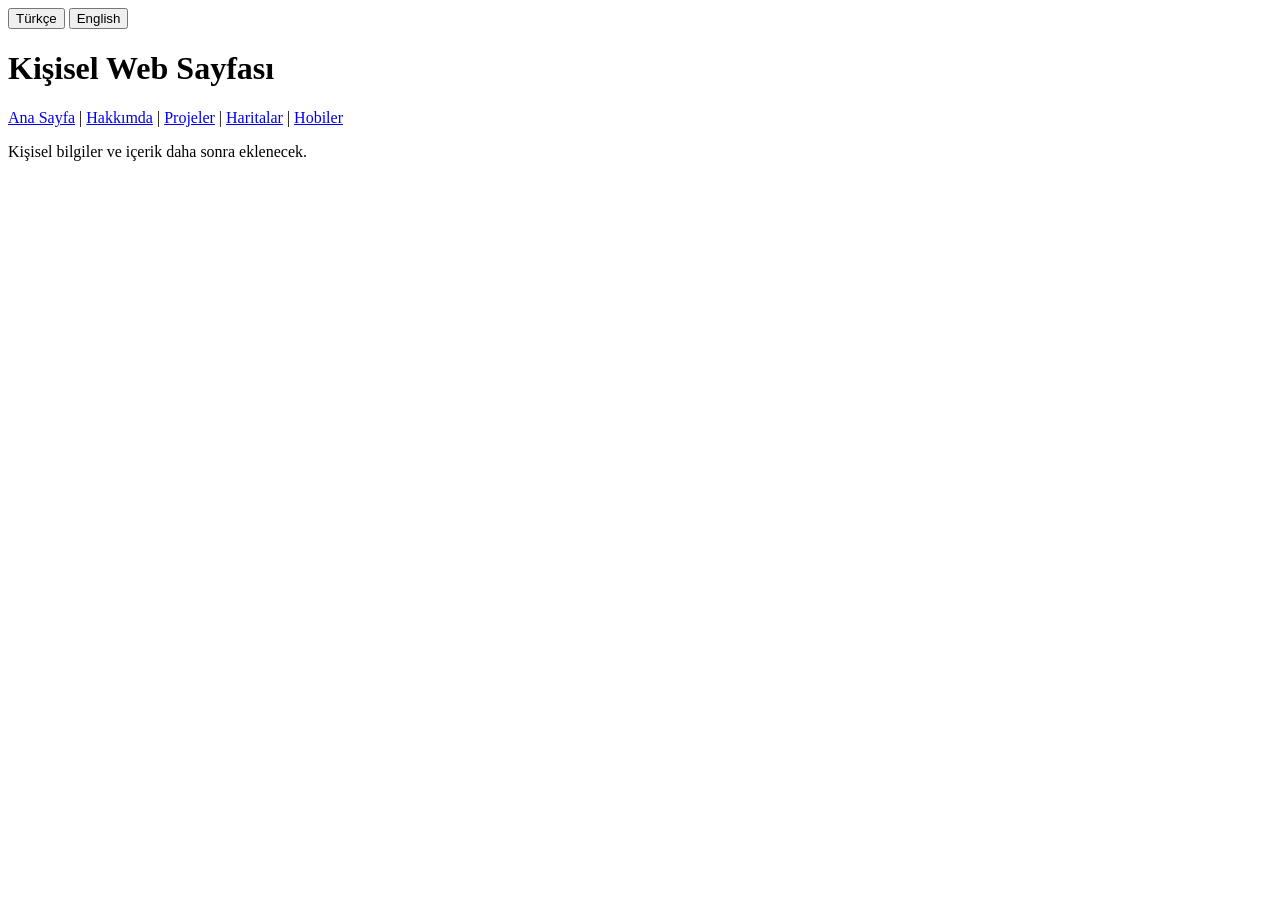
==== index.html @ f2628455 "Created the HTML structure for five pages" ====
<!DOCTYPE html>
<html lang="tr">
<head>
    <meta charset="UTF-8">
    <meta name="viewport" content="width=device-width, initial-scale=1.0">
    <title>Kişisel Web Sayfası</title>
</head>
<body>
    <header>
        <button type="button" onclick="changeLanguage('tr')">Türkçe</button>
        <button type="button" onclick="changeLanguage('en')">English</button>

        <h1 id="heading">Kişisel Web Sayfası</h1>
    </header>
    <nav aria-label="Ana menü">
    <a href="index.html">Ana Sayfa</a> |
    <a href="about.html">Hakkımda</a> |
    <a href="projects.html">Projeler</a> |
    <a href="maps.html">Haritalar</a> |
    <a href="hobbies.html">Hobiler</a>
</nav>

    <main>
        <p id="intro">
            Kişisel bilgiler ve içerik daha sonra eklenecek.
        </p>
    </main>

    <script>
        function changeLanguage(language) {
            document.documentElement.lang = language;

            const isTurkish = language === 'tr';

            document.title = isTurkish
                ? 'Kişisel Web Sayfası'
                : 'Personal Website';

            document.getElementById('heading').textContent = document.title;

            document.getElementById('intro').textContent = isTurkish
                ? 'Kişisel bilgiler ve içerik daha sonra eklenecek.'
                : 'Personal information and content will be added later.';
        }
    </script>
</body>
</html>
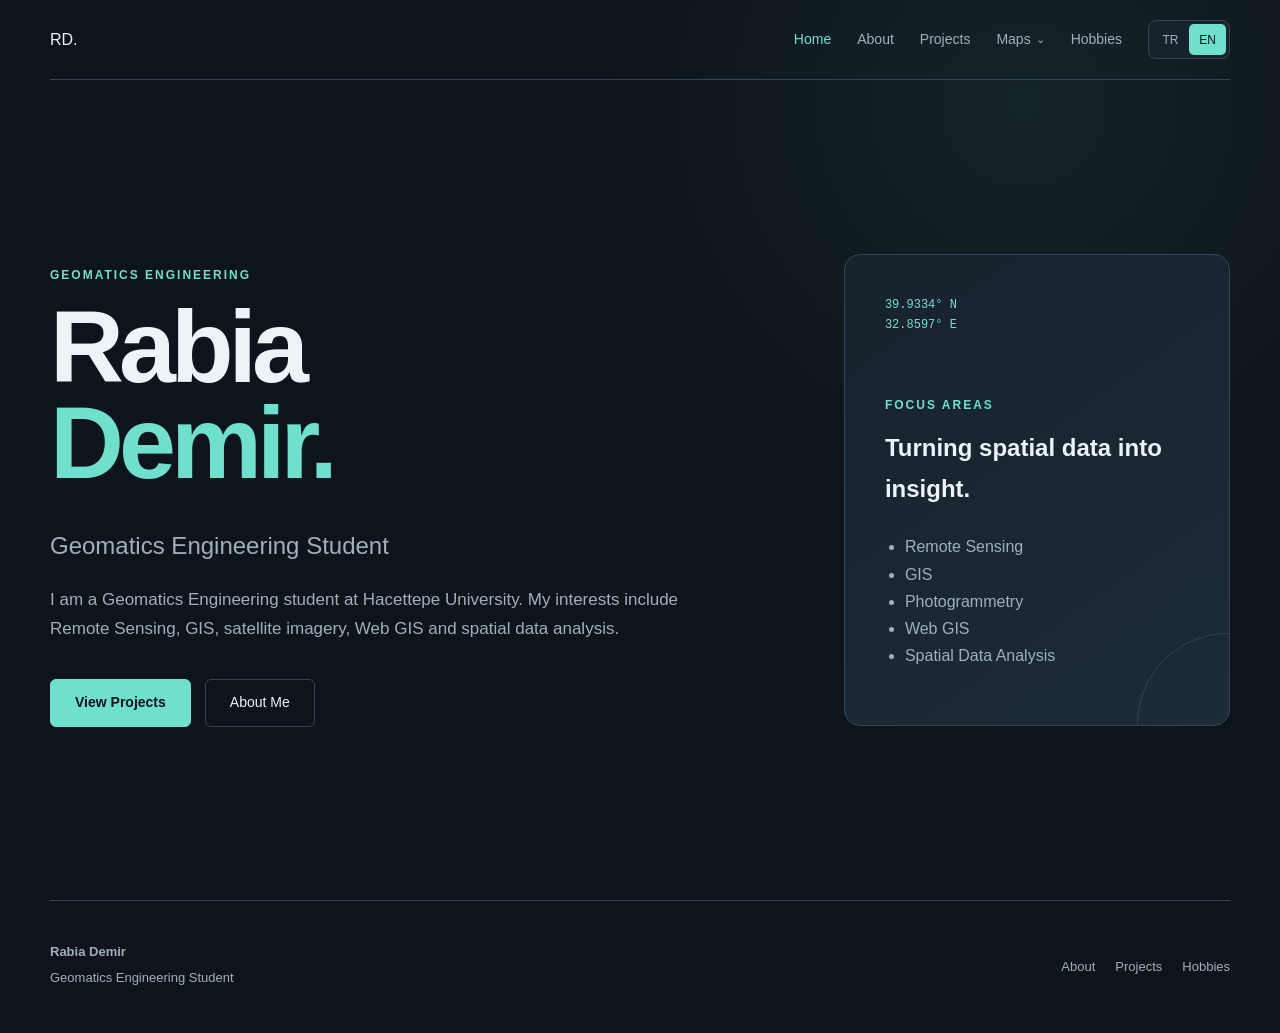
==== commit 413e71b3: "Day 2: complete bilingual portfolio, connect maps and document assignment requirements" ====
--- a/index.html
+++ b/index.html
@@ -1,47 +1,222 @@
 <!DOCTYPE html>
-<html lang="tr">
+<html lang="en">
+
 <head>
     <meta charset="UTF-8">
     <meta name="viewport" content="width=device-width, initial-scale=1.0">
-    <title>Kişisel Web Sayfası</title>
+
+    <title>Rabia Demir | Geomatics Engineering</title>
+
+    <link rel="stylesheet" href="style.css">
 </head>
+
 <body>
-    <header>
-        <button type="button" onclick="changeLanguage('tr')">Türkçe</button>
-        <button type="button" onclick="changeLanguage('en')">English</button>
-
-        <h1 id="heading">Kişisel Web Sayfası</h1>
-    </header>
-    <nav aria-label="Ana menü">
-    <a href="index.html">Ana Sayfa</a> |
-    <a href="about.html">Hakkımda</a> |
-    <a href="projects.html">Projeler</a> |
-    <a href="maps.html">Haritalar</a> |
-    <a href="hobbies.html">Hobiler</a>
-</nav>
-
-    <main>
-        <p id="intro">
-            Kişisel bilgiler ve içerik daha sonra eklenecek.
-        </p>
-    </main>
-
-    <script>
-        function changeLanguage(language) {
-            document.documentElement.lang = language;
-
-            const isTurkish = language === 'tr';
-
-            document.title = isTurkish
-                ? 'Kişisel Web Sayfası'
-                : 'Personal Website';
-
-            document.getElementById('heading').textContent = document.title;
-
-            document.getElementById('intro').textContent = isTurkish
-                ? 'Kişisel bilgiler ve içerik daha sonra eklenecek.'
-                : 'Personal information and content will be added later.';
-        }
-    </script>
+
+<header class="navbar">
+
+    <a href="index.html" class="active" aria-current="page" class="logo">RD.</a>
+
+    <div class="nav-right">
+
+        <nav class="main-nav">
+
+            <a
+                href="index.html" class="active" aria-current="page"
+                data-tr="Ana Sayfa"
+                data-en="Home">
+                Home
+            </a>
+
+            <a
+                href="about.html"
+                data-tr="Hakkımda"
+                data-en="About">
+                About
+            </a>
+
+            <a
+                href="projects.html"
+                data-tr="Projeler"
+                data-en="Projects">
+                Projects
+            </a>
+
+            <div class="dropdown">
+
+                <button
+                    class="dropdown-button"
+                    type="button"
+                    data-tr="Haritalar"
+                    data-en="Maps">
+                    Maps
+                </button>
+
+                <div class="dropdown-menu">
+                    <a href="leaflet.html">Leaflet</a>
+                    <a href="openlayers.html">OpenLayers</a>
+                </div>
+
+            </div>
+
+            <a
+                href="hobbies.html"
+                data-tr="Hobiler"
+                data-en="Hobbies">
+                Hobbies
+            </a>
+
+        </nav>
+
+        <div class="language-switch">
+
+            <button
+                id="tr-button"
+                type="button"
+                onclick="setLanguage('tr')">
+                TR
+            </button>
+
+            <button
+                id="en-button"
+                type="button"
+                onclick="setLanguage('en')">
+                EN
+            </button>
+
+        </div>
+
+    </div>
+
+</header>
+
+
+<main>
+
+    <section class="hero">
+
+        <div>
+
+            <p
+                class="eyebrow"
+                data-tr="GEOMATİK MÜHENDİSLİĞİ"
+                data-en="GEOMATICS ENGINEERING">
+                GEOMATICS ENGINEERING
+            </p>
+
+            <h1>
+                Rabia
+                <span>Demir.</span>
+            </h1>
+
+            <h2
+                data-tr="Geomatik Mühendisliği Öğrencisi"
+                data-en="Geomatics Engineering Student">
+                Geomatics Engineering Student
+            </h2>
+
+            <p
+                class="hero-description"
+                data-tr="Hacettepe Üniversitesi Geomatik Mühendisliği öğrencisiyim. Uzaktan algılama, CBS, uydu görüntüleri, Web GIS ve mekânsal veri analizi üzerine çalışıyorum."
+                data-en="I am a Geomatics Engineering student at Hacettepe University. My interests include Remote Sensing, GIS, satellite imagery, Web GIS and spatial data analysis.">
+
+                I am a Geomatics Engineering student at Hacettepe University.
+                My interests include Remote Sensing, GIS, satellite imagery,
+                Web GIS and spatial data analysis.
+
+            </p>
+
+            <div class="hero-buttons">
+
+                <a
+                    href="projects.html"
+                    class="button primary"
+                    data-tr="Projelerimi Gör"
+                    data-en="View Projects">
+                    View Projects
+                </a>
+
+                <a
+                    href="about.html"
+                    class="button secondary"
+                    data-tr="Hakkımda"
+                    data-en="About Me">
+                    About Me
+                </a>
+
+            </div>
+
+        </div>
+
+
+        <div class="hero-card">
+
+            <div class="coordinate-decoration">
+                39.9334° N<br>
+                32.8597° E
+            </div>
+
+            <p
+                class="section-label"
+                data-tr="İLGİ ALANLARI"
+                data-en="FOCUS AREAS">
+                FOCUS AREAS
+            </p>
+
+            <h3
+                data-tr="Mekânsal veriden anlam üretmek."
+                data-en="Turning spatial data into insight.">
+                Turning spatial data into insight.
+            </h3>
+
+            <ul>
+
+                <li data-tr="Uzaktan Algılama" data-en="Remote Sensing">
+                    Remote Sensing
+                </li>
+
+                <li data-tr="Coğrafi Bilgi Sistemleri" data-en="GIS">
+                    GIS
+                </li>
+
+                <li data-tr="Fotogrametri" data-en="Photogrammetry">
+                    Photogrammetry
+                </li>
+
+                <li data-tr="Web GIS" data-en="Web GIS">
+                    Web GIS
+                </li>
+
+                <li
+                    data-tr="Mekânsal Veri Analizi"
+                    data-en="Spatial Data Analysis">
+                    Spatial Data Analysis
+                </li>
+
+            </ul>
+
+        </div>
+
+    </section>
+
+</main>
+
+
+<footer>
+
+    <div>
+        <strong>Rabia Demir</strong>
+        <p data-en="Geomatics Engineering Student" data-tr="Geomatik Mühendisliği Öğrencisi">Geomatics Engineering Student</p>
+    </div>
+
+    <div class="footer-links">
+        <a href="about.html" data-en="About" data-tr="Hakkımda">About</a>
+        <a href="projects.html" data-en="Projects" data-tr="Projeler">Projects</a>
+        <a href="hobbies.html" data-en="Hobbies" data-tr="Hobiler">Hobbies</a>
+    </div>
+
+</footer>
+
+<script src="language.js"></script>
+
 </body>
 </html>
--- a/style.css
+++ b/style.css
@@ -0,0 +1,1352 @@
+:root {
+    --background: #0d141b;
+    --surface: #17222d;
+    --surface-light: #1d2b38;
+    --text: #edf4f8;
+    --muted: #9fb0bc;
+    --accent: #70e0ce;
+    --border: #344553;
+    --max-width: 1180px;
+}
+
+* {
+    box-sizing: border-box;
+}
+
+html {
+    scroll-behavior: smooth;
+}
+
+body {
+    margin: 0;
+    background:
+        radial-gradient(
+            circle at 80% 10%,
+            rgba(112, 224, 206, 0.08),
+            transparent 30%
+        ),
+        var(--background);
+    color: var(--text);
+    font-family:
+        -apple-system,
+        BlinkMacSystemFont,
+        "Segoe UI",
+        sans-serif;
+    line-height: 1.7;
+}
+
+a {
+    color: inherit;
+    text-decoration: none;
+}
+
+/* NAVBAR */
+
+.navbar {
+    width: min(calc(100% - 40px), var(--max-width));
+    margin: auto;
+    min-height: 80px;
+    display: flex;
+    justify-content: space-between;
+    align-items: center;
+    border-bottom: 1px solid var(--border);
+    position: relative;
+    z-index: 100;
+}
+
+.logo {
+    font-size: 22px;
+    font-weight: 800;
+    color: var(--accent);
+    letter-spacing: -1px;
+}
+
+nav {
+    display: flex;
+    gap: 28px;
+}
+
+nav a {
+    color: var(--muted);
+    font-size: 14px;
+    transition: 0.25s;
+}
+
+nav a:hover,
+nav a.active {
+    color: var(--accent);
+}
+
+/* MAIN */
+
+main {
+    width: 100%;
+}
+
+/* HERO */
+
+.hero {
+    width: min(calc(100% - 40px), var(--max-width));
+    min-height: calc(100vh - 80px);
+    margin: auto;
+    display: grid;
+    grid-template-columns: 1.5fr 0.8fr;
+    gap: 70px;
+    align-items: center;
+    padding: 80px 0;
+    animation: fadeUp 0.8s ease;
+}
+
+.eyebrow,
+.section-label {
+    color: var(--accent);
+    font-size: 12px;
+    letter-spacing: 2px;
+    font-weight: 700;
+    text-transform: uppercase;
+}
+
+.hero h1 {
+    margin: 14px 0 0;
+    font-size: clamp(56px, 8vw, 110px);
+    line-height: 0.94;
+    letter-spacing: -5px;
+}
+
+.hero h1 span {
+    display: block;
+    color: var(--accent);
+}
+
+.hero h2 {
+    font-size: clamp(18px, 2vw, 24px);
+    font-weight: 400;
+    color: var(--muted);
+    margin-top: 34px;
+}
+
+.hero-description {
+    max-width: 650px;
+    color: var(--muted);
+    font-size: 17px;
+}
+
+.hero-buttons {
+    display: flex;
+    flex-wrap: wrap;
+    gap: 14px;
+    margin-top: 35px;
+}
+
+/* BUTTONS */
+
+.button {
+    display: inline-flex;
+    justify-content: center;
+    align-items: center;
+    min-height: 48px;
+    padding: 0 24px;
+    border: 1px solid var(--border);
+    border-radius: 6px;
+    font-size: 14px;
+    transition: 0.25s;
+}
+
+.button.primary {
+    background: var(--accent);
+    border-color: var(--accent);
+    color: var(--background);
+    font-weight: 700;
+}
+
+.button.primary:hover {
+    transform: translateY(-3px);
+}
+
+.button.secondary:hover {
+    border-color: var(--accent);
+    color: var(--accent);
+}
+
+/* HERO CARD */
+
+.hero-card {
+    background:
+        linear-gradient(
+            145deg,
+            var(--surface),
+            var(--surface-light)
+        );
+    border: 1px solid var(--border);
+    border-radius: 16px;
+    padding: 40px;
+    position: relative;
+    overflow: hidden;
+}
+
+.hero-card::after {
+    content: "";
+    width: 180px;
+    height: 180px;
+    border: 1px solid var(--accent);
+    border-radius: 50%;
+    position: absolute;
+    right: -90px;
+    bottom: -90px;
+    opacity: 0.15;
+}
+
+.coordinate-decoration {
+    color: var(--accent);
+    font-family: monospace;
+    font-size: 12px;
+    margin-bottom: 60px;
+}
+
+.hero-card h3 {
+    margin-top: 0;
+    font-size: 24px;
+}
+
+.hero-card ul {
+    padding-left: 20px;
+    color: var(--muted);
+}
+
+/* SECTIONS */
+
+.section {
+    width: min(calc(100% - 40px), var(--max-width));
+    margin: auto;
+    padding: 100px 0;
+    border-top: 1px solid var(--border);
+}
+
+.section-title {
+    margin: 8px 0 45px;
+    font-size: clamp(34px, 5vw, 58px);
+    letter-spacing: -2px;
+    line-height: 1.05;
+}
+
+.section-text {
+    color: var(--muted);
+    max-width: 620px;
+}
+
+/* SKILLS */
+
+.skill-grid {
+    display: grid;
+    grid-template-columns: repeat(4, 1fr);
+    gap: 16px;
+}
+
+.skill-card {
+    min-height: 230px;
+    padding: 26px;
+    background: var(--surface);
+    border: 1px solid var(--border);
+    border-radius: 10px;
+    transition: 0.25s;
+}
+
+.skill-card:hover {
+    transform: translateY(-7px);
+    border-color: var(--accent);
+}
+
+.skill-card span {
+    color: var(--accent);
+    font-family: monospace;
+}
+
+.skill-card h3 {
+    margin-top: 40px;
+}
+
+.skill-card p {
+    color: var(--muted);
+    font-size: 14px;
+}
+
+/* PROJECT CARDS */
+
+.section-heading-row {
+    display: flex;
+    align-items: flex-end;
+    justify-content: space-between;
+    gap: 20px;
+}
+
+.text-link {
+    color: var(--accent);
+}
+
+.project-grid {
+    display: grid;
+    grid-template-columns: repeat(3, 1fr);
+    gap: 20px;
+}
+
+.project-card {
+    display: flex;
+    flex-direction: column;
+    min-height: 420px;
+    padding: 30px;
+    background: var(--surface);
+    border: 1px solid var(--border);
+    border-radius: 12px;
+    transition: 0.3s;
+}
+
+.project-card:hover {
+    transform: translateY(-8px);
+    border-color: var(--accent);
+}
+
+.project-number {
+    color: var(--muted);
+    font-family: monospace;
+    margin-bottom: 40px;
+}
+
+.project-tags {
+    display: flex;
+    gap: 8px;
+    flex-wrap: wrap;
+}
+
+.project-tags span,
+.technology-list span {
+    display: inline-block;
+    padding: 5px 10px;
+    border: 1px solid var(--border);
+    border-radius: 100px;
+    color: var(--accent);
+    font-size: 11px;
+}
+
+.project-card h3 {
+    margin: 20px 0 10px;
+    font-size: 24px;
+    line-height: 1.25;
+}
+
+.project-card p {
+    color: var(--muted);
+}
+
+.project-card a {
+    margin-top: auto;
+    color: var(--accent);
+}
+
+/* MAP SECTION */
+
+.map-section {
+    display: grid;
+    grid-template-columns: 1fr 1fr;
+    gap: 80px;
+}
+
+.map-link-grid {
+    display: grid;
+    gap: 14px;
+}
+
+.map-link-card {
+    display: flex;
+    justify-content: space-between;
+    align-items: center;
+    min-height: 100px;
+    padding: 22px;
+    border: 1px solid var(--border);
+    background: var(--surface);
+    transition: 0.25s;
+}
+
+.map-link-card:hover {
+    border-color: var(--accent);
+    transform: translateX(5px);
+}
+
+.map-link-card span {
+    color: var(--accent);
+}
+
+/* FOOTER */
+
+footer {
+    width: min(calc(100% - 40px), var(--max-width));
+    margin: auto;
+    padding: 40px 0;
+    border-top: 1px solid var(--border);
+    display: flex;
+    gap: 30px;
+    justify-content: space-between;
+    align-items: center;
+    color: var(--muted);
+    font-size: 13px;
+}
+
+footer p {
+    margin: 4px 0;
+}
+
+.footer-links {
+    display: flex;
+    gap: 20px;
+}
+
+.footer-links a:hover {
+    color: var(--accent);
+}
+
+/* PAGE HERO */
+
+.page-hero {
+    width: min(calc(100% - 40px), var(--max-width));
+    margin: auto;
+    padding: 110px 0;
+    animation: fadeUp 0.7s ease;
+}
+
+.page-hero h1 {
+    max-width: 900px;
+    margin: 10px 0 30px;
+    font-size: clamp(52px, 8vw, 95px);
+    line-height: 0.95;
+    letter-spacing: -4px;
+}
+
+.page-hero h1 span {
+    color: var(--accent);
+}
+
+.page-hero > p:last-child {
+    max-width: 680px;
+    color: var(--muted);
+    font-size: 18px;
+}
+
+/* ABOUT */
+
+.about-grid {
+    display: grid;
+    grid-template-columns: 0.7fr 1.3fr;
+    gap: 100px;
+}
+
+.about-text {
+    color: var(--muted);
+    font-size: 18px;
+}
+
+/* TIMELINE */
+
+.timeline {
+    display: grid;
+    gap: 0;
+}
+
+.timeline-item {
+    display: grid;
+    grid-template-columns: 220px 1fr;
+    gap: 50px;
+    padding: 35px 0;
+    border-top: 1px solid var(--border);
+}
+
+.timeline-date {
+    color: var(--accent);
+    font-family: monospace;
+}
+
+.timeline-subtitle,
+.project-location {
+    color: var(--accent);
+}
+
+.timeline-item p {
+    color: var(--muted);
+}
+
+/* EXPERIENCE */
+
+.experience-card {
+    display: grid;
+    grid-template-columns: 1fr 1.6fr;
+    gap: 70px;
+    padding: 40px;
+    background: var(--surface);
+    border: 1px solid var(--border);
+    border-radius: 12px;
+}
+
+.experience-date {
+    color: var(--accent);
+}
+
+.clean-list {
+    color: var(--muted);
+}
+
+/* TABLE */
+
+.skill-table-wrapper {
+    overflow-x: auto;
+}
+
+.skill-table {
+    width: 100%;
+    border-collapse: collapse;
+    background: var(--surface);
+}
+
+.skill-table th,
+.skill-table td {
+    padding: 20px;
+    border: 1px solid var(--border);
+    text-align: left;
+}
+
+.skill-table th {
+    color: var(--accent);
+    font-size: 12px;
+    letter-spacing: 1px;
+    text-transform: uppercase;
+}
+
+.skill-table td {
+    color: var(--muted);
+}
+
+/* DOWNLOAD CARD */
+
+.download-card {
+    display: flex;
+    align-items: center;
+    justify-content: space-between;
+    gap: 30px;
+    padding: 45px;
+    background: var(--surface);
+    border: 1px solid var(--border);
+    border-radius: 12px;
+}
+
+.download-card h2 {
+    margin: 5px 0;
+}
+
+/* PROJECT DETAIL */
+
+.project-detail {
+    display: grid;
+    grid-template-columns: 150px 1fr;
+    gap: 60px;
+}
+
+.project-index {
+    font-size: 60px;
+    color: var(--border);
+    font-weight: 800;
+}
+
+.project-detail-content {
+    max-width: 850px;
+}
+
+.project-detail h2 {
+    margin: 20px 0 4px;
+    font-size: clamp(36px, 5vw, 60px);
+    line-height: 1.05;
+    letter-spacing: -2px;
+}
+
+.project-detail-content > p {
+    color: var(--muted);
+}
+
+/* METRICS */
+
+.metrics-grid {
+    display: grid;
+    grid-template-columns: repeat(3, 1fr);
+    gap: 12px;
+    margin: 35px 0;
+}
+
+.metrics-grid > div {
+    padding: 20px;
+    border: 1px solid var(--border);
+    background: var(--surface);
+}
+
+.metrics-grid strong {
+    display: block;
+    color: var(--accent);
+    font-size: 23px;
+}
+
+.metrics-grid span {
+    color: var(--muted);
+    font-size: 12px;
+}
+
+/* METHOD */
+
+.method-box {
+    margin: 30px 0;
+    padding: 25px;
+    border-left: 3px solid var(--accent);
+    background: var(--surface);
+}
+
+.method-box p {
+    color: var(--muted);
+}
+
+/* TECHNOLOGY TAGS */
+
+.technology-list {
+    display: flex;
+    flex-wrap: wrap;
+    gap: 8px;
+    margin: 30px 0;
+}
+
+/* MAPS */
+
+.map-container-section {
+    position: relative;
+}
+
+#leaflet-map,
+#openlayers-map {
+    width: 100%;
+    height: 600px;
+    border: 1px solid var(--border);
+    border-radius: 12px;
+    overflow: hidden;
+}
+
+.map-info {
+    margin-top: 20px;
+    padding: 20px;
+    background: var(--surface);
+    border: 1px solid var(--border);
+}
+
+.map-info p {
+    color: var(--muted);
+}
+
+/* OPENLAYERS POPUP */
+
+.ol-popup {
+    position: absolute;
+    background: white;
+    color: #111;
+    box-shadow: 0 2px 12px rgba(0, 0, 0, 0.2);
+    padding: 15px;
+    border-radius: 8px;
+    border: 1px solid #cccccc;
+    bottom: 12px;
+    left: -50px;
+    min-width: 230px;
+}
+
+.ol-popup::after {
+    content: "";
+    position: absolute;
+    top: 100%;
+    left: 48px;
+    border: 10px solid transparent;
+    border-top-color: white;
+}
+
+.ol-popup-closer {
+    position: absolute;
+    right: 8px;
+    top: 5px;
+}
+
+.ol-popup-closer::after {
+    content: "×";
+}
+
+/* ANIMATION */
+
+@keyframes fadeUp {
+    from {
+        opacity: 0;
+        transform: translateY(20px);
+    }
+
+    to {
+        opacity: 1;
+        transform: translateY(0);
+    }
+}
+
+/* TABLET */
+
+@media (max-width: 900px) {
+    .navbar {
+        align-items: flex-start;
+        padding: 20px 0;
+        flex-direction: column;
+    }
+
+    nav {
+        width: 100%;
+        overflow-x: auto;
+        gap: 18px;
+        padding-bottom: 3px;
+    }
+
+    nav a {
+        white-space: nowrap;
+    }
+
+    .hero {
+        grid-template-columns: 1fr;
+        min-height: auto;
+    }
+
+    .hero h1 {
+        letter-spacing: -3px;
+    }
+
+    .skill-grid,
+    .project-grid {
+        grid-template-columns: 1fr 1fr;
+    }
+
+    .map-section,
+    .about-grid,
+    .experience-card {
+        grid-template-columns: 1fr;
+    }
+
+    .project-detail {
+        grid-template-columns: 1fr;
+    }
+
+    .project-index {
+        font-size: 40px;
+    }
+}
+
+/* MOBILE */
+
+@media (max-width: 620px) {
+    .skill-grid,
+    .project-grid,
+    .metrics-grid {
+        grid-template-columns: 1fr;
+    }
+
+    .timeline-item {
+        grid-template-columns: 1fr;
+        gap: 10px;
+    }
+
+    .download-card,
+    footer {
+        flex-direction: column;
+        align-items: flex-start;
+    }
+
+    #leaflet-map,
+    #openlayers-map {
+        height: 480px;
+    }
+}
+/* ========================================
+   HOBBIES
+======================================== */
+
+.hobbies-grid {
+    display: grid;
+    grid-template-columns: repeat(2, 1fr);
+    gap: 20px;
+    margin-top: 50px;
+}
+
+
+.hobby-card {
+    min-height: 330px;
+
+    padding: 32px;
+
+    background: var(--surface);
+
+    border: 1px solid var(--border);
+    border-radius: 12px;
+
+    position: relative;
+
+    transition:
+        transform 0.3s ease,
+        border-color 0.3s ease;
+}
+
+
+.hobby-card:hover {
+    transform: translateY(-7px);
+    border-color: var(--accent);
+}
+
+
+.hobby-number {
+    font-family: monospace;
+
+    color: var(--muted);
+
+    font-size: 12px;
+
+    margin-bottom: 45px;
+}
+
+
+.hobby-icon {
+    font-size: 30px;
+    margin-bottom: 18px;
+}
+
+
+.hobby-card h3 {
+    margin: 0 0 12px;
+
+    font-size: 25px;
+
+    letter-spacing: -0.5px;
+}
+
+
+.hobby-card p {
+    margin: 0;
+
+    color: var(--muted);
+
+    font-size: 14px;
+
+    max-width: 420px;
+}
+
+
+/* ========================================
+   NAVBAR RIGHT
+======================================== */
+
+.nav-right {
+    display: flex;
+    align-items: center;
+    gap: 28px;
+}
+
+
+.main-nav {
+    display: flex;
+    align-items: center;
+    gap: 28px;
+}
+
+
+.main-nav > a,
+.dropdown-button {
+    color: var(--muted);
+
+    font-size: 14px;
+
+    font-family: inherit;
+
+    border: 0;
+
+    background: transparent;
+
+    cursor: pointer;
+
+    padding: 0;
+
+    transition: 0.25s;
+}
+
+
+.main-nav > a:hover,
+.main-nav > a.active,
+.dropdown-button:hover {
+    color: var(--accent);
+}
+
+
+
+/* ========================================
+   MAP DROPDOWN
+======================================== */
+
+.dropdown {
+    position: relative;
+}
+
+
+.dropdown-button {
+    display: flex;
+    align-items: center;
+    gap: 6px;
+}
+
+
+.dropdown-button::after {
+    content: "⌄";
+
+    font-size: 12px;
+}
+
+
+.dropdown-menu {
+    position: absolute;
+
+    top: calc(100% + 15px);
+    left: 50%;
+
+    transform:
+        translateX(-50%)
+        translateY(8px);
+
+    width: 170px;
+
+    padding: 8px;
+
+    background: var(--surface);
+
+    border: 1px solid var(--border);
+
+    border-radius: 10px;
+
+    opacity: 0;
+    visibility: hidden;
+
+    pointer-events: none;
+
+    transition: 0.2s ease;
+
+    z-index: 500;
+}
+
+
+.dropdown:hover .dropdown-menu,
+.dropdown:focus-within .dropdown-menu {
+
+    opacity: 1;
+
+    visibility: visible;
+
+    pointer-events: auto;
+
+    transform:
+        translateX(-50%)
+        translateY(0);
+}
+
+
+.dropdown-menu a {
+    display: block;
+
+    padding: 10px 12px;
+
+    border-radius: 6px;
+
+    color: var(--muted);
+
+    font-size: 13px;
+}
+
+
+.dropdown-menu a:hover {
+    color: var(--accent);
+
+    background: var(--surface-light);
+}
+
+
+
+/* ========================================
+   LANGUAGE SWITCH
+======================================== */
+
+.language-switch {
+
+    display: flex;
+
+    padding: 4px;
+
+    border: 1px solid var(--border);
+
+    border-radius: 8px;
+
+    background: var(--surface);
+}
+
+
+.language-switch button {
+
+    border: 0;
+
+    background: transparent;
+
+    color: var(--muted);
+
+    padding: 6px 9px;
+
+    border-radius: 5px;
+
+    font-size: 12px;
+
+    font-family: inherit;
+
+    cursor: pointer;
+
+    transition: 0.2s;
+}
+
+
+.language-switch button:hover,
+.language-switch button.active {
+
+    background: var(--accent);
+
+    color: var(--background);
+}
+
+
+
+/* ========================================
+   HOBBIES RESPONSIVE
+======================================== */
+
+@media (max-width: 900px) {
+
+    .hobbies-grid {
+        grid-template-columns: 1fr;
+    }
+
+
+    .nav-right {
+        width: 100%;
+
+        align-items: flex-start;
+
+        flex-direction: column;
+
+        gap: 16px;
+    }
+
+
+    .main-nav {
+
+        width: 100%;
+
+        overflow-x: auto;
+
+        gap: 20px;
+
+        padding-bottom: 4px;
+    }
+
+}
+
+
+@media (max-width: 620px) {
+
+    .hobby-card {
+        min-height: auto;
+
+        padding: 25px;
+    }
+
+}
+/* =====================================
+   FINAL NAVIGATION
+===================================== */
+
+.nav-right {
+    display: flex;
+    align-items: center;
+    gap: 26px;
+}
+
+.main-nav {
+    display: flex;
+    align-items: center;
+    gap: 26px;
+}
+
+.main-nav > a,
+.dropdown-button {
+    color: var(--muted);
+    font-family: inherit;
+    font-size: 14px;
+
+    background: none;
+    border: 0;
+
+    padding: 0;
+
+    cursor: pointer;
+
+    transition: color 0.2s ease;
+}
+
+.main-nav > a:hover,
+.main-nav > a.active,
+.dropdown-button:hover {
+    color: var(--accent);
+}
+
+
+/* MAP DROPDOWN */
+
+.dropdown {
+    position: relative;
+}
+
+.dropdown-button {
+    display: flex;
+    align-items: center;
+    gap: 5px;
+}
+
+.dropdown-button::after {
+    content: "⌄";
+    font-size: 11px;
+}
+
+.dropdown-menu {
+    position: absolute;
+
+    top: calc(100% + 14px);
+    left: 50%;
+
+    transform:
+        translateX(-50%)
+        translateY(8px);
+
+    min-width: 165px;
+
+    background: var(--surface);
+
+    border: 1px solid var(--border);
+    border-radius: 10px;
+
+    padding: 7px;
+
+    opacity: 0;
+    visibility: hidden;
+    pointer-events: none;
+
+    transition: 0.2s ease;
+
+    z-index: 999;
+}
+
+.dropdown:hover .dropdown-menu,
+.dropdown:focus-within .dropdown-menu {
+    opacity: 1;
+    visibility: visible;
+    pointer-events: auto;
+
+    transform:
+        translateX(-50%)
+        translateY(0);
+}
+
+.dropdown-menu a {
+    display: block;
+
+    padding: 9px 12px;
+
+    color: var(--muted);
+
+    border-radius: 6px;
+
+    font-size: 13px;
+}
+
+.dropdown-menu a:hover {
+    color: var(--accent);
+    background: var(--surface-light);
+}
+
+
+/* LANGUAGE */
+
+.language-switch {
+    display: flex;
+
+    padding: 3px;
+
+    background: var(--surface);
+
+    border: 1px solid var(--border);
+    border-radius: 8px;
+}
+
+.language-switch button {
+    min-width: 37px;
+    height: 31px;
+
+    padding: 0 8px;
+
+    border: 0;
+    border-radius: 5px;
+
+    background: transparent;
+
+    color: var(--muted);
+
+    font-family: inherit;
+    font-size: 12px;
+
+    cursor: pointer;
+}
+
+.language-switch button:hover {
+    color: var(--accent);
+}
+
+.language-switch button.active {
+    background: var(--accent);
+    color: var(--background);
+}
+
+
+/* HOBBIES */
+
+.hobbies-grid {
+    display: grid;
+
+    grid-template-columns:
+        repeat(2, minmax(0, 1fr));
+
+    gap: 20px;
+
+    margin-top: 45px;
+}
+
+.hobby-card {
+    min-height: 320px;
+
+    padding: 30px;
+
+    background: var(--surface);
+
+    border: 1px solid var(--border);
+    border-radius: 12px;
+
+    transition:
+        transform 0.25s ease,
+        border-color 0.25s ease;
+}
+
+.hobby-card:hover {
+    transform: translateY(-6px);
+    border-color: var(--accent);
+}
+
+.hobby-number {
+    display: block;
+
+    margin-bottom: 42px;
+
+    color: var(--muted);
+
+    font-family: monospace;
+    font-size: 12px;
+}
+
+.hobby-icon {
+    margin-bottom: 15px;
+
+    font-size: 28px;
+}
+
+.hobby-card h3 {
+    margin: 0 0 12px;
+
+    font-size: 24px;
+}
+
+.hobby-card p {
+    margin: 0;
+
+    color: var(--muted);
+
+    font-size: 14px;
+}
+
+
+/* RESPONSIVE */
+
+@media (max-width: 900px) {
+
+    .nav-right {
+        width: 100%;
+
+        flex-direction: column;
+        align-items: flex-start;
+
+        gap: 16px;
+    }
+
+    .main-nav {
+        width: 100%;
+
+        overflow-x: auto;
+
+        padding-bottom: 5px;
+    }
+
+    .main-nav > a,
+    .dropdown-button {
+        white-space: nowrap;
+    }
+
+    .hobbies-grid {
+        grid-template-columns: 1fr;
+    }
+
+}
+
+
+@media (max-width: 620px) {
+
+    .main-nav {
+        gap: 18px;
+    }
+
+    .hobby-card {
+        min-height: auto;
+        padding: 24px;
+    }
+
+}
+/* Accessible navigation and narrow screens */
+.main-nav { overflow: visible; flex-wrap: wrap; }
+.dropdown-menu { top: 100%; }
+.dropdown.is-open .dropdown-menu { opacity: 1; visibility: visible; pointer-events: auto; transform: translateX(-50%); }
+.skill-table img { display: block; width: 300px; max-width: 100%; height: auto; }
+.skill-table caption { text-align: left; font-size: 1.4rem; padding-bottom: 16px; }
+:focus-visible { outline: 2px solid var(--accent); outline-offset: 4px; }
+@media (max-width: 900px) {
+  .navbar { position: relative; align-items: flex-start; padding: 18px 0; gap: 16px; }
+  .nav-right { min-width: 0; }
+  .main-nav { overflow: visible; flex-wrap: wrap; gap: 16px; }
+  .dropdown-menu { left: 0; transform: none; }
+  .dropdown:hover .dropdown-menu, .dropdown:focus-within .dropdown-menu, .dropdown.is-open .dropdown-menu { transform: none; }
+}
+@media (prefers-reduced-motion: reduce) {
+  *, *::before, *::after { animation: none !important; transition: none !important; scroll-behavior: auto !important; }
+}
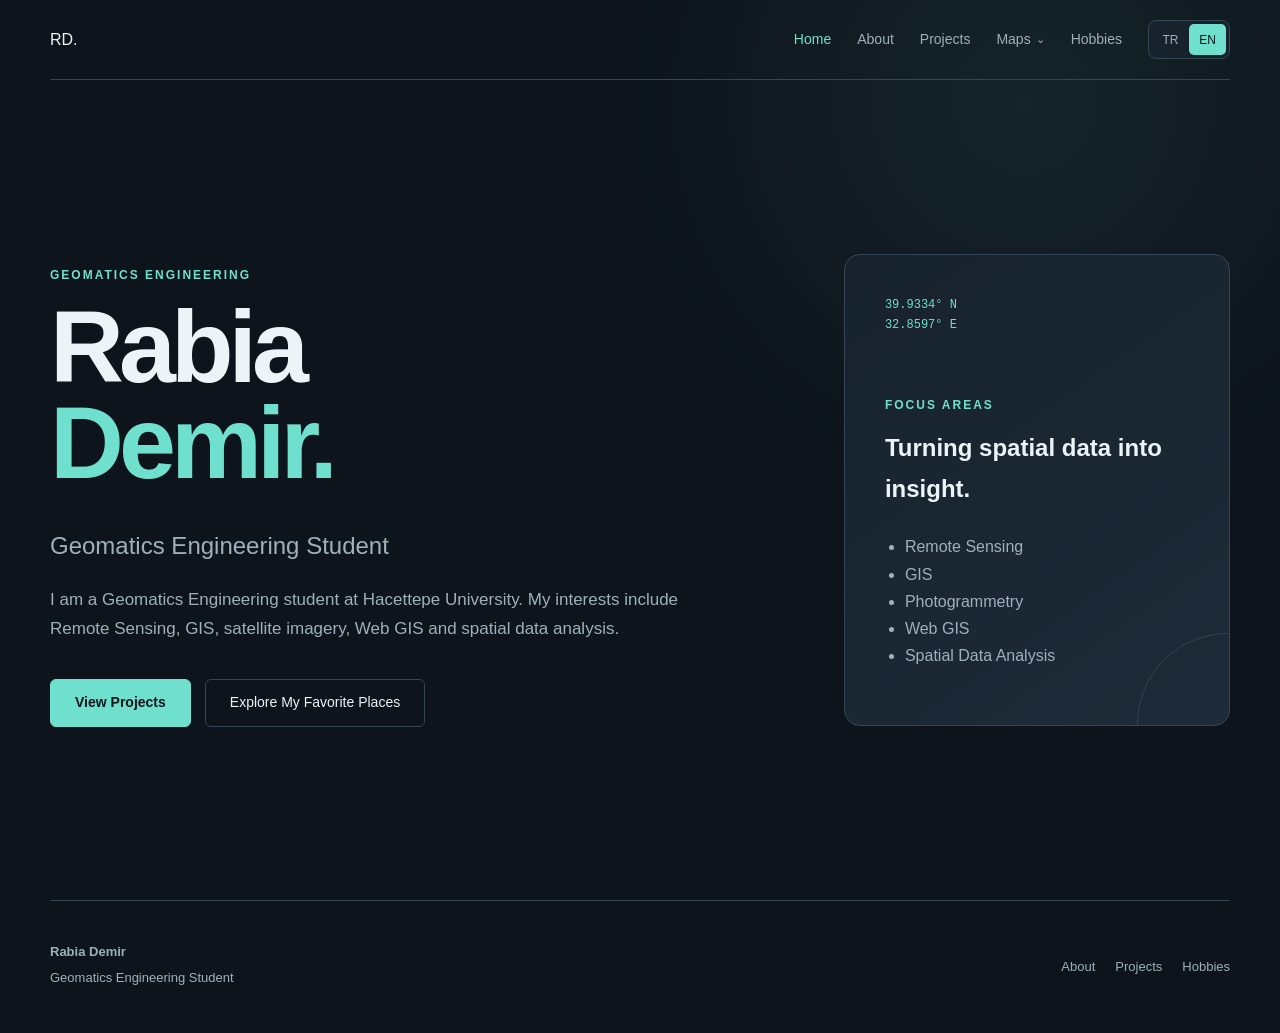
==== commit f40be996: "Add internship profiles and map photos, expand hobbies and improve navigation" ====
--- a/index.html
+++ b/index.html
@@ -52,8 +52,8 @@
                 </button>
 
                 <div class="dropdown-menu">
-                    <a href="leaflet.html">Leaflet</a>
-                    <a href="openlayers.html">OpenLayers</a>
+                    <a href="leaflet.html" data-tr="Favori Mekânlarım" data-en="My Favorite Places">My Favorite Places</a>
+                    <a href="openlayers.html" data-tr="Proje Haritası" data-en="Project Map">Project Map</a>
                 </div>
 
             </div>
@@ -136,11 +136,11 @@
                 </a>
 
                 <a
-                    href="about.html"
+                    href="leaflet.html"
                     class="button secondary"
-                    data-tr="Hakkımda"
-                    data-en="About Me">
-                    About Me
+                    data-tr="Sevdiğim Yerleri Keşfet"
+                    data-en="Explore My Favorite Places">
+                    Explore My Favorite Places
                 </a>
 
             </div>
--- a/style.css
+++ b/style.css
@@ -1350,3 +1350,63 @@
 @media (prefers-reduced-motion: reduce) {
   *, *::before, *::after { animation: none !important; transition: none !important; scroll-behavior: auto !important; }
 }
+
+.place-card { display:grid; grid-template-columns:minmax(0,1fr) minmax(0,1fr); gap:32px; padding:24px; background:var(--surface); border:1px solid var(--border); border-radius:16px; align-items:center; }
+.place-card > img { width:100%; height:420px; object-fit:cover; border-radius:10px; }
+.place-card .button { margin:8px 8px 0 0; }
+.place-popup img { width:100%; height:190px; object-fit:cover; border-radius:8px; }
+.place-popup { color:#17222d; }
+.place-popup a { text-decoration:underline; }
+#show-gym { margin-bottom:16px; cursor:pointer; }
+@media(max-width:620px) { .place-card { grid-template-columns:1fr; padding:16px; } .place-card > img { height:320px; } }
+
+.place-card > img.portrait-place { object-position: center 35%; }
+.place-address { color:var(--muted); font-size:14px; }
+#show-rolls { margin:0 0 16px 8px; cursor:pointer; }
+
+.place-card > img.portrait-place { height:auto; max-height:600px; object-fit:contain; }
+.place-popup img[src$="rollsnsmiles.jpeg"] { height:240px; object-fit:contain; }
+
+.place-map-buttons { display:flex; flex-wrap:wrap; gap:10px; margin-bottom:16px; }
+#favorite-places, #favorite-places article { scroll-margin-top:100px; }
+
+.project-map-tools { display:flex; flex-wrap:wrap; align-items:center; gap:16px; margin-bottom:20px; }
+.project-map-tools label { display:flex; align-items:center; gap:8px; }
+.project-map-tools input { accent-color:var(--accent); width:18px; height:18px; }
+.map-legend { display:flex; flex-wrap:wrap; align-items:center; gap:12px; color:var(--muted); font-size:14px; }
+.legend-aoi { width:24px; height:15px; border:2px solid #70e0ce; background:#70e0ce33; }
+.legend-marker { width:12px; height:12px; border-radius:50%; background:#f4b56b; }
+.project-map-cards { display:grid; grid-template-columns:minmax(0,1fr) minmax(0,1fr); gap:24px; }
+.map-project-card { padding:28px; border:1px solid var(--border); background:var(--surface); border-radius:14px; }
+.map-project-card img { display:block; width:100%; margin:20px 0; border-radius:8px; }
+.ol-popup { max-width:280px; color:#17222d; }
+.ol-popup a { color:#12665b; text-decoration:underline; }
+.ol-popup p { margin:10px 0; }
+@media(max-width:700px) { .project-map-cards { grid-template-columns:1fr; } .map-project-card { padding:20px; } }
+
+.analysis-controls { display:flex; flex-wrap:wrap; gap:20px; padding:20px; background:var(--surface); border:1px solid var(--border); border-radius:12px; }
+.analysis-controls label { display:flex; flex-wrap:wrap; align-items:center; gap:10px; }
+.analysis-controls select { background:var(--background); color:var(--text); border:1px solid var(--border); padding:10px; border-radius:6px; max-width:100%; }
+.analysis-controls input { accent-color:#ffc947; }
+.analysis-summary { display:flex; flex-wrap:wrap; gap:24px; align-items:center; }
+.analysis-summary strong { color:#ffc947; margin-left:8px; }
+.legend-crop { display:inline-block; width:12px; height:12px; background:#ffc947; }
+.map-data-note { font-size:14px; color:var(--muted); max-width:950px; }
+#raster-load-status { color:#ffc947; }
+@media(max-width:620px) { .analysis-controls { padding:14px; } .analysis-controls label { width:100%; } .analysis-controls select { width:100%; } }
+
+.about-experience-grid { align-items:start; display:grid; grid-template-columns:repeat(2,minmax(0,1fr)); gap:24px; }
+.about-experience-card { padding:24px; border:1px solid var(--border); border-radius:16px; background:var(--surface); }
+.about-contact-list { padding-left:20px; line-height:2; }
+.about-contact-list a { color:var(--accent); overflow-wrap:anywhere; }
+@media(max-width:620px) { .about-experience-grid { grid-template-columns:1fr; } }
+
+.internship-gallery { display:grid; gap:16px; margin-top:24px; }
+.internship-gallery figure { margin:0; }
+.internship-gallery img { display:block; width:100%; height:230px; object-fit:cover; border-radius:10px; }
+.internship-gallery figcaption { font-size:14px; color:var(--muted); padding-top:8px; }
+.internship-popup-photo { display:block; width:100%; max-height:120px; object-fit:cover; border-radius:8px; margin:12px 0; }
+#ol-popup-content { max-height:220px; overflow-y:auto; }
+.ol-popup { width:280px; max-width:calc(100vw - 100px); }
+
+.hobby-photo { display: block; width: 100%; height: 280px; object-fit: cover; border-radius: 12px; margin: 28px 0 20px; }
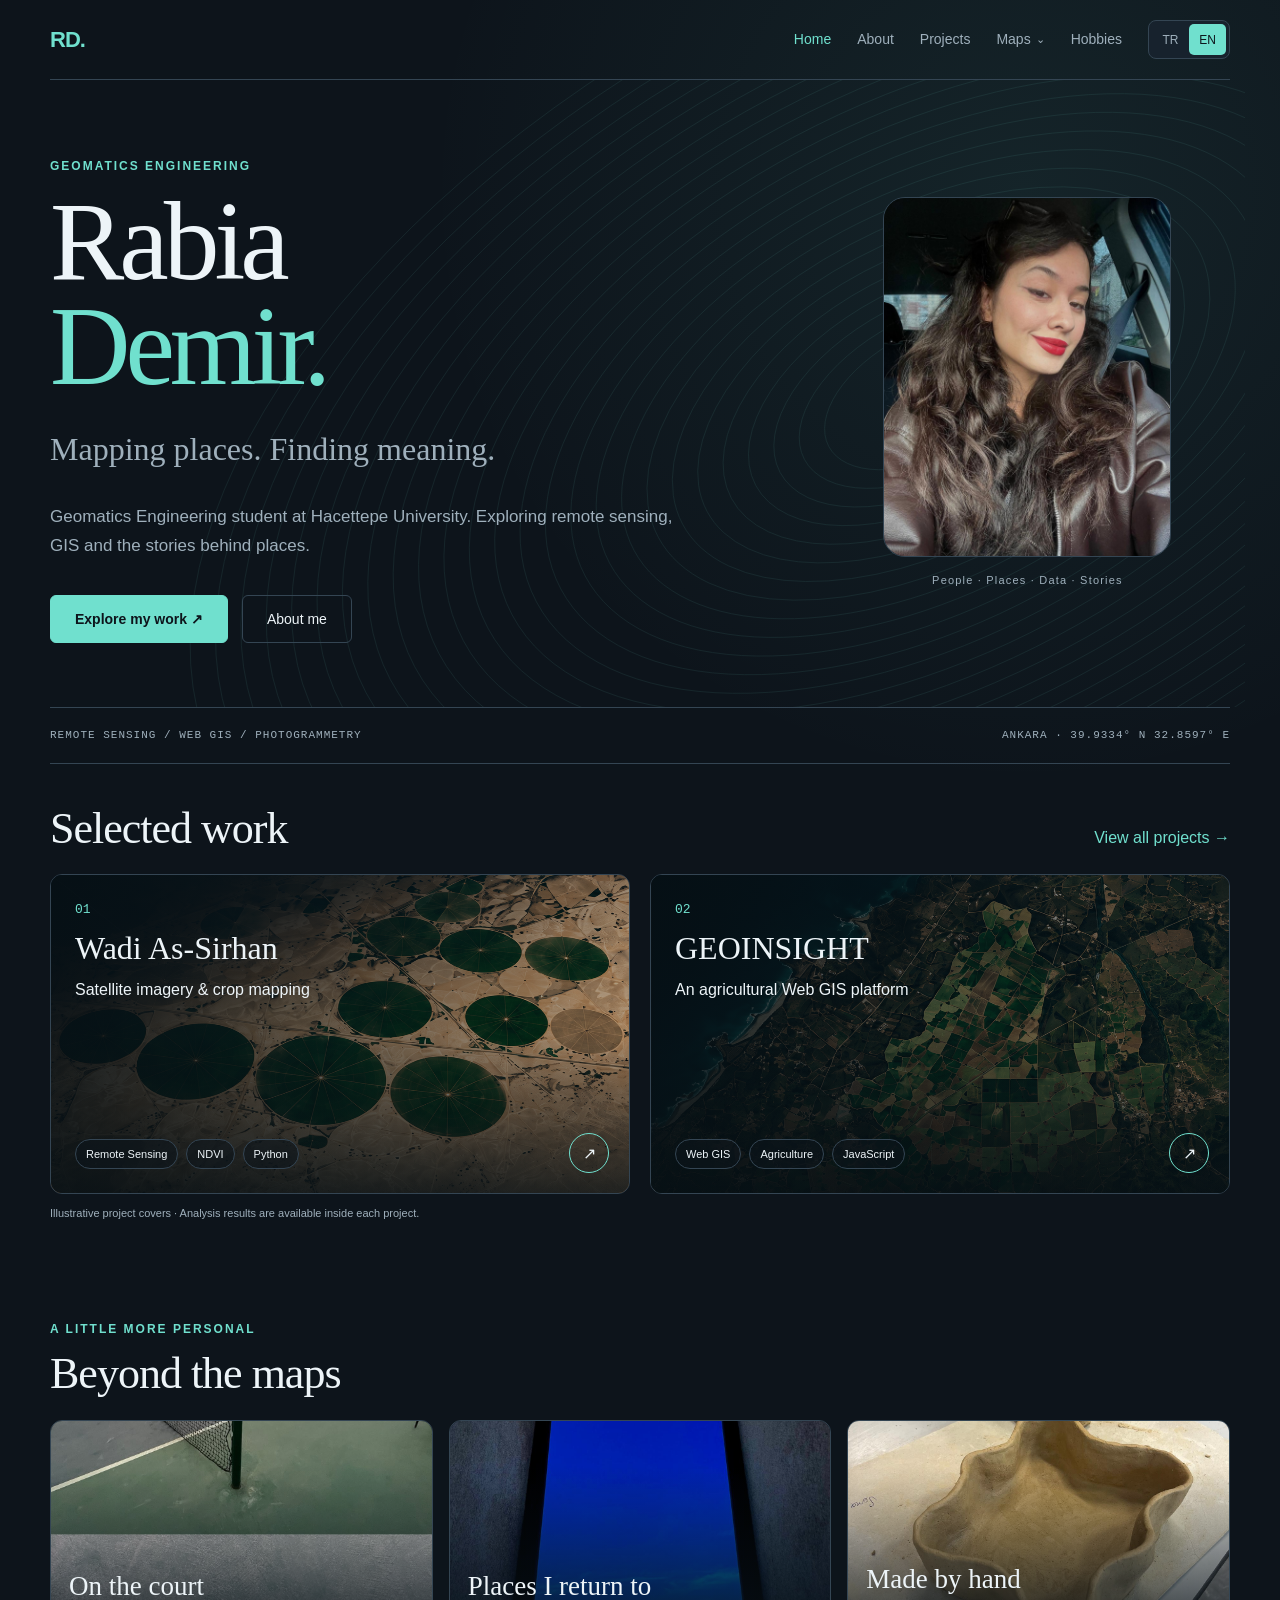
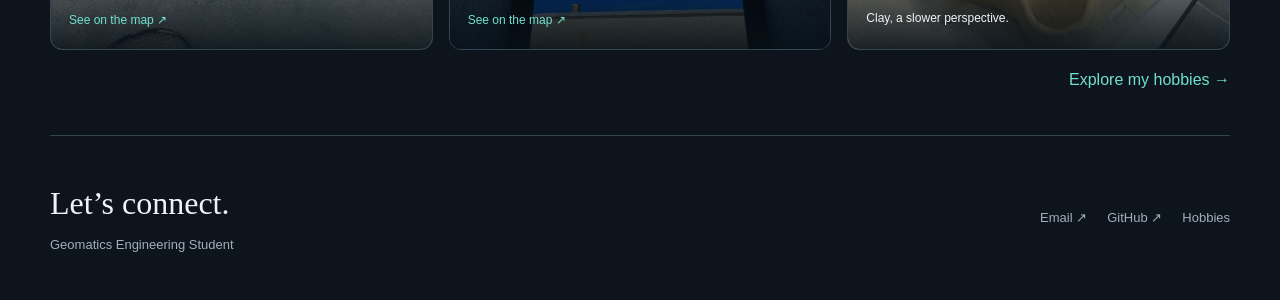
==== commit ae43b98c: "Refresh dark portfolio with portrait, motion and Turkish project documentation" ====
--- a/index.html
+++ b/index.html
@@ -14,7 +14,7 @@
 
 <header class="navbar">
 
-    <a href="index.html" class="active" aria-current="page" class="logo">RD.</a>
+    <a href="index.html" class="logo">RD.</a>
 
     <div class="nav-right">
 
@@ -92,125 +92,42 @@
 
 <main>
 
-    <section class="hero">
-
-        <div>
-
-            <p
-                class="eyebrow"
-                data-tr="GEOMATİK MÜHENDİSLİĞİ"
-                data-en="GEOMATICS ENGINEERING">
-                GEOMATICS ENGINEERING
-            </p>
-
-            <h1>
-                Rabia
-                <span>Demir.</span>
-            </h1>
-
-            <h2
-                data-tr="Geomatik Mühendisliği Öğrencisi"
-                data-en="Geomatics Engineering Student">
-                Geomatics Engineering Student
-            </h2>
-
-            <p
-                class="hero-description"
-                data-tr="Hacettepe Üniversitesi Geomatik Mühendisliği öğrencisiyim. Uzaktan algılama, CBS, uydu görüntüleri, Web GIS ve mekânsal veri analizi üzerine çalışıyorum."
-                data-en="I am a Geomatics Engineering student at Hacettepe University. My interests include Remote Sensing, GIS, satellite imagery, Web GIS and spatial data analysis.">
-
-                I am a Geomatics Engineering student at Hacettepe University.
-                My interests include Remote Sensing, GIS, satellite imagery,
-                Web GIS and spatial data analysis.
-
-            </p>
-
-            <div class="hero-buttons">
-
-                <a
-                    href="projects.html"
-                    class="button primary"
-                    data-tr="Projelerimi Gör"
-                    data-en="View Projects">
-                    View Projects
-                </a>
-
-                <a
-                    href="leaflet.html"
-                    class="button secondary"
-                    data-tr="Sevdiğim Yerleri Keşfet"
-                    data-en="Explore My Favorite Places">
-                    Explore My Favorite Places
-                </a>
-
-            </div>
-
-        </div>
-
-
-        <div class="hero-card">
-
-            <div class="coordinate-decoration">
-                39.9334° N<br>
-                32.8597° E
-            </div>
-
-            <p
-                class="section-label"
-                data-tr="İLGİ ALANLARI"
-                data-en="FOCUS AREAS">
-                FOCUS AREAS
-            </p>
-
-            <h3
-                data-tr="Mekânsal veriden anlam üretmek."
-                data-en="Turning spatial data into insight.">
-                Turning spatial data into insight.
-            </h3>
-
-            <ul>
-
-                <li data-tr="Uzaktan Algılama" data-en="Remote Sensing">
-                    Remote Sensing
-                </li>
-
-                <li data-tr="Coğrafi Bilgi Sistemleri" data-en="GIS">
-                    GIS
-                </li>
-
-                <li data-tr="Fotogrametri" data-en="Photogrammetry">
-                    Photogrammetry
-                </li>
-
-                <li data-tr="Web GIS" data-en="Web GIS">
-                    Web GIS
-                </li>
-
-                <li
-                    data-tr="Mekânsal Veri Analizi"
-                    data-en="Spatial Data Analysis">
-                    Spatial Data Analysis
-                </li>
-
-            </ul>
-
-        </div>
-
+    <section class="hero home-hero">
+      <div class="hero-copy">
+        <p class="eyebrow" data-en="GEOMATICS ENGINEERING" data-tr="GEOMATİK MÜHENDİSLİĞİ">GEOMATICS ENGINEERING</p>
+        <h1>Rabia <span>Demir.</span></h1>
+        <h2 data-en="Mapping places. Finding meaning." data-tr="Yerleri keşfetmek. Anlam bulmak.">Mapping places. Finding meaning.</h2>
+        <p class="hero-description" data-en="Geomatics Engineering student at Hacettepe University. Exploring remote sensing, GIS and the stories behind places." data-tr="Hacettepe Üniversitesi Geomatik Mühendisliği öğrencisiyim. Uzaktan algılamayı, CBS’yi ve yerlerin ardındaki hikâyeleri keşfediyorum.">Geomatics Engineering student at Hacettepe University. Exploring remote sensing, GIS and the stories behind places.</p>
+        <div class="hero-buttons"><a class="button primary" href="projects.html" data-en="Explore my work ↗" data-tr="Projelerimi keşfet ↗">Explore my work ↗</a><a class="button secondary" href="about.html" data-en="About me" data-tr="Hakkımda">About me</a></div>
+      </div>
+      <figure class="portrait"><img src="assets/images/rabia-portrait.jpeg" alt="Rabia Demir" width="1200" height="1600"><figcaption>People · Places · Data · Stories</figcaption></figure>
     </section>
-
+    <div class="focus-strip"><span>REMOTE SENSING / WEB GIS / PHOTOGRAMMETRY</span><span>ANKARA · 39.9334° N 32.8597° E</span></div>
+    <section class="section home-section">
+      <div class="section-heading-row"><h2 class="section-title" data-en="Selected work" data-tr="Seçtiğim çalışmalar">Selected work</h2><a class="text-link" href="projects.html" data-en="View all projects →" data-tr="Tüm projeler →">View all projects →</a></div>
+      <div class="featured-grid">
+        <a class="featured-card cover-wadi" href="projects.html#crop-masking"><span class="project-number">01</span><h3>Wadi As-Sirhan</h3><p data-en="Satellite imagery &amp; crop mapping" data-tr="Uydu görüntüleri ve tarım alanı haritalama">Satellite imagery &amp; crop mapping</p><div class="project-tags"><span>Remote Sensing</span><span>NDVI</span><span>Python</span></div><span class="card-arrow" aria-hidden="true">↗</span></a>
+        <a class="featured-card cover-geo" href="projects.html#geoinsight"><span class="project-number">02</span><h3>GEOINSIGHT</h3><p data-en="An agricultural Web GIS platform" data-tr="Tarımsal Web GIS platformu">An agricultural Web GIS platform</p><div class="project-tags"><span>Web GIS</span><span>Agriculture</span><span>JavaScript</span></div><span class="card-arrow" aria-hidden="true">↗</span></a>
+      </div><p class="cover-note" data-en="Illustrative project covers · Analysis results are available inside each project." data-tr="Temsili proje kapakları · Analiz sonuçları proje detaylarında yer alıyor.">Illustrative project covers · Analysis results are available inside each project.</p>
+    </section>
+    <section class="section home-section">
+      <p class="section-label" data-en="A LITTLE MORE PERSONAL" data-tr="BİRAZ DA BEN">A LITTLE MORE PERSONAL</p><h2 class="section-title" data-en="Beyond the maps" data-tr="Haritaların ötesinde">Beyond the maps</h2>
+      <div class="personal-grid">
+<article class="personal-card"><img src="assets/images/ahalteke-tennis.jpeg" alt="My tennis photo" loading="lazy"><div><a href="hobbies.html#ahalteke-hobby"><h3 data-en="On the court" data-tr="Kortta">On the court</h3></a><a class="text-link" href="leaflet.html#ahalteke" data-en="See on the map ↗" data-tr="Haritada gör ↗">See on the map ↗</a></div></article><article class="personal-card"><img src="assets/images/bozcaada.jpeg" alt="My Bozcaada photo" loading="lazy"><div><a href="hobbies.html#bozcaada"><h3 data-en="Places I return to" data-tr="Döndüğüm yerler">Places I return to</h3></a><a class="text-link" href="leaflet.html#bozcaada" data-en="See on the map ↗" data-tr="Haritada gör ↗">See on the map ↗</a></div></article><article class="personal-card"><img src="assets/images/pottery.jpeg" alt="My handmade clay dish" loading="lazy"><div><a href="hobbies.html#pottery"><h3 data-en="Made by hand" data-tr="Ellerimle ürettiklerim">Made by hand</h3><span data-en="Clay, a slower perspective." data-tr="Kil ve biraz yavaşlamak.">Clay, a slower perspective.</span></a></div></article></div><a class="text-link hobbies-more" href="hobbies.html" data-en="Explore my hobbies →" data-tr="Hobilerimi keşfet →">Explore my hobbies →</a>
+    </section>
 </main>
 
 
 <footer>
 
     <div>
-        <strong>Rabia Demir</strong>
+        <strong class="connect-title" data-en="Let’s connect." data-tr="İletişimde kalalım.">Let’s connect.</strong>
         <p data-en="Geomatics Engineering Student" data-tr="Geomatik Mühendisliği Öğrencisi">Geomatics Engineering Student</p>
     </div>
 
     <div class="footer-links">
-        <a href="about.html" data-en="About" data-tr="Hakkımda">About</a>
-        <a href="projects.html" data-en="Projects" data-tr="Projeler">Projects</a>
+        <a href="mailto:rabia.demrr@gmail.com">Email ↗</a>
+        <a href="https://github.com/rabiademr">GitHub ↗</a>
         <a href="hobbies.html" data-en="Hobbies" data-tr="Hobiler">Hobbies</a>
     </div>
 
@@ -218,5 +135,6 @@
 
 <script src="language.js"></script>
 
+<script src="ui.js"></script>
 </body>
 </html>
--- a/style.css
+++ b/style.css
@@ -1410,3 +1410,71 @@
 .ol-popup { width:280px; max-width:calc(100vw - 100px); }
 
 .hobby-photo { display: block; width: 100%; height: 280px; object-fit: cover; border-radius: 12px; margin: 28px 0 20px; }
+
+.hobby-gallery { display: grid; grid-template-columns: repeat(2, minmax(0, 1fr)); gap: 16px; margin-top: 24px; }
+.hobby-gallery figure { margin: 0; min-width: 0; }
+.hobby-gallery img { display: block; width: 100%; height: 260px; object-fit: cover; border-radius: 12px; }
+.hobby-gallery figcaption { margin-top: 10px; color: var(--text-muted, #a9bac5); font-size: .9rem; line-height: 1.6; }
+@media (max-width: 620px) { .hobby-gallery { grid-template-columns: 1fr; } .hobby-gallery img { height: auto; max-height: 440px; object-fit: contain; } }
+
+/* Keep the photo collection together without stretching adjacent hobby cards. */
+.hobbies-grid { align-items: start; }
+.photography-card { grid-column: 1 / -1; }
+.photography-grid { grid-template-columns: repeat(4, minmax(0, 1fr)); }
+.photography-grid img { height: 280px; object-fit: cover; }
+.photography-grid figcaption p { font-size: .9rem; }
+@media (max-width: 1000px) { .photography-grid { grid-template-columns: repeat(2, minmax(0, 1fr)); } }
+@media (max-width: 620px) { .photography-grid { grid-template-columns: 1fr; } .photography-grid img { height: auto; max-height: 440px; object-fit: contain; } }
+
+/* Preserve the full framing of the personal activity photographs. */
+#ahalteke-hobby .hobby-photo,
+#eymir-hobby .hobby-photo,
+#mixology .hobby-photo,
+#erciyes-hobby .hobby-photo { object-fit: contain; background: #101b24; }
+
+/* Personal portfolio refresh */
+@view-transition { navigation: auto; }
+::view-transition-old(root) { animation: page-out 250ms ease both; }
+::view-transition-new(root) { animation: fadeUp 320ms ease both; }
+@keyframes page-out { to { opacity: 0; } }
+.home-hero { min-height: 570px; padding: 64px 0; grid-template-columns: 1.5fr 0.85fr; gap: 60px; position: relative; isolation: isolate; }
+.home-hero::before { content: ''; position: absolute; inset: 0 -15px; z-index: -1; pointer-events: none; background: url('assets/images/contours.svg') center / cover; opacity: .10; animation: contour-drift 24s ease-in-out infinite alternate; }
+@keyframes contour-drift { to { transform: translateY(12px); opacity: .17; } }
+.home-hero h1, .home-section h2, .featured-card h3, .personal-card h3, .connect-title { font-family: Georgia, 'Times New Roman', serif; font-weight: 400; }
+.home-hero h1 { font-size: clamp(70px, 8.7vw, 118px); letter-spacing: -5px; }
+.home-hero h2 { font-family: Georgia, serif; font-size: clamp(22px, 2.6vw, 32px); margin-top: 22px; }
+.portrait { width: min(100%, 288px); margin: 0 auto; }
+.portrait img { width: 100%; height: 360px; object-fit: cover; object-position: center 35%; border-radius: 22px; border: 1px solid var(--border); display: block; }
+.portrait figcaption { font-size: 11px; letter-spacing: 1.2px; color: var(--muted); text-align: center; margin-top: 14px; }
+.focus-strip { width: min(calc(100% - 40px), var(--max-width)); margin: auto; border-block: 1px solid var(--border); padding: 18px 0; display:flex; justify-content:space-between; gap:16px; font: 11px/1.7 monospace; letter-spacing: 1px; color: var(--muted); }
+.home-section { padding: 42px 0; border-top: 0; }
+.home-section .section-title { font-size: clamp(32px, 4vw, 44px); letter-spacing: -1px; margin: 0 0 22px; }
+.home-section .section-heading-row { align-items: baseline; }
+.featured-grid { display:grid; grid-template-columns:repeat(2,minmax(0,1fr)); gap:20px; }
+.featured-card { display:flex; flex-direction:column; position:relative; isolation:isolate; overflow:hidden; min-height:320px; padding:24px; border:1px solid var(--border); border-radius:12px; }
+.featured-card::before { content:''; position:absolute; inset:0; z-index:-2; background-image:url('assets/images/project-covers.png'); background-size:200% 100%; transition:transform .45s ease; }
+.cover-geo::before { background-position:right center; }
+.featured-card::after { content:''; position:absolute; inset:0; z-index:-1; background:linear-gradient(110deg,rgba(6,15,20,.92),rgba(6,15,20,.22)),linear-gradient(0deg,rgba(6,15,20,.8),transparent 50%); }
+.featured-card:hover::before,.featured-card:focus-visible::before { transform:scale(1.04); }
+.featured-card:hover,.featured-card:focus-visible { border-color:var(--accent); }
+.featured-card .project-number { margin:0; color:var(--accent); }
+.featured-card h3 { font-size:32px; margin:8px 0 0; line-height:1.2; }
+.featured-card p { margin:8px 0 30px; max-width:250px; }
+.featured-card .project-tags { margin-top:auto; padding-right:40px; }
+.featured-card .project-tags span { color:var(--text); background:#0d141b99; }
+.card-arrow { position:absolute; bottom:20px; right:20px; border:1px solid var(--accent); border-radius:50%; width:40px; height:40px; display:grid; place-items:center; transition:background .2s,color .2s; }
+.featured-card:hover .card-arrow { background:var(--accent); color:var(--background); }
+.cover-note { font-size:11px; color:var(--muted); margin:10px 0 0; }
+.personal-grid { display:grid; grid-template-columns:repeat(3,minmax(0,1fr)); gap:16px; }
+.personal-card { position:relative; overflow:hidden; border:1px solid var(--border); border-radius:12px; height:230px; }
+.personal-card img { width:100%; height:100%; object-fit:cover; }
+.personal-card>div { position:absolute; inset:0; display:flex; flex-direction:column; justify-content:flex-end; padding:18px; background:linear-gradient(transparent 20%,#071017e8); }
+.personal-card h3 { font-size:27px; line-height:1.2; margin:0 0 8px; }
+.personal-card span,.personal-card .text-link { font-size:12px; }
+.hobbies-more { display:block; width:fit-content; margin:16px 0 0 auto; }
+.connect-title { font-size:32px; color:var(--text); }
+.reveal { opacity:0; transform:translateY(18px); transition:opacity .55s ease,transform .55s ease; }
+.reveal.is-visible { opacity:1; transform:none; }
+@media(max-width:900px) { .home-hero { grid-template-columns:1.3fr .8fr; gap:24px; min-height:auto; } .portrait img { height:300px; } .home-hero h1 { font-size:78px; } .focus-strip { flex-wrap:wrap; } }
+@media(max-width:620px) { .home-hero { grid-template-columns:1fr; padding:40px 0; gap:32px; } .home-hero h1 { font-size:80px; } .portrait { width:220px; } .portrait img { height:275px; } .featured-grid,.personal-grid { grid-template-columns:1fr; } .featured-card { min-height:280px; } .personal-card { height:260px; } .home-section .section-heading-row { flex-wrap:wrap; gap:0; margin-bottom:20px; } .home-section { padding:32px 0; } }
+@media(prefers-reduced-motion:reduce) { html { scroll-behavior:auto; } .home-hero::before { animation:none; } .reveal { opacity:1; transform:none; transition:none; } ::view-transition-old(root),::view-transition-new(root) { animation:none; } .featured-card::before { transition:none; } }
